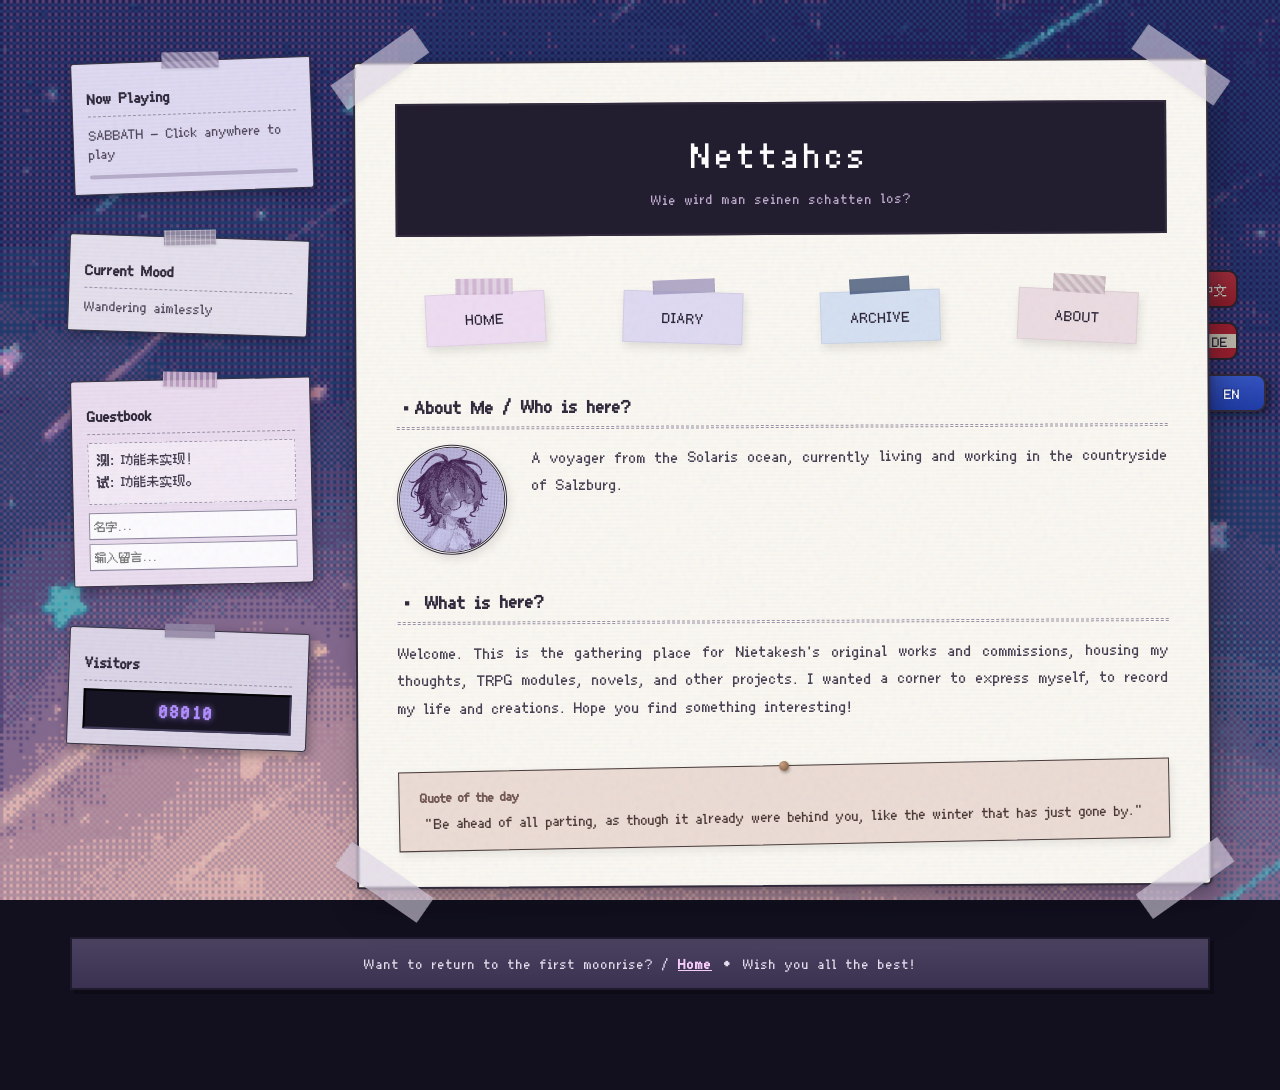
==== index.html @ 8c7f9f80 "修正部分注释和文案" ====
<!DOCTYPE html>
<html lang="zh-CN">
<head>
    <meta charset="UTF-8">
    <meta name="viewport" content="width=device-width, initial-scale=1.0">
    <title>涅塔克什</title>
    <link rel="stylesheet" href="style.css">
</head>
<body>

    <div class="canvas">

        <div class="scrapbook-container">

            <aside class="sidebar-widgets">

                <div class="widget-wrapper widget-music" onclick="togglePlayMusic()" style="cursor: pointer;">
                    <div class="widget-content">
                        <div class="widget-header">
                            <span class="zh">当前播放</span>
                            <span class="de">Aktuelle Wiedergabe</span>
                            <span class="en">Now Playing</span>
                        </div>
                        <hr class="pixel-line-sm">
                        <p class="widget-body" id="music-title">
                            <span class="zh">SABBATH - 点击任意位置播放</span>
                            <span class="de">SABBATH - Irgendwo klicken zum Abspielen</span>
                            <span class="en">SABBATH - Click anywhere to play</span>
                        </p>
                        <div class="music-progress">
                            <div class="progress-bar" id="music-bar" style="width: 0%;"></div>
                        </div>
                    </div>

                    <audio id="bgm-player" autoplay loop src="https://files.catbox.moe/u948f0.mp3" muted preload="auto"></audio>
                </div>

                <div class="widget-wrapper widget-mood">
                    <div class="widget-content">
                        <div class="widget-header">
                            <span class="zh">当前心情</span>
                            <span class="de">Aktuelle Stimmung</span>
                            <span class="en">Current Mood</span>
                        </div>
                        <hr class="pixel-line-sm">
                        <p class="widget-body">
                            <span class="zh">漫无目的地游荡</span>
                            <span class="de">Ziellos umherwandern</span>
                            <span class="en">Wandering aimlessly</span>
                        </p>
                    </div>
                </div>

                <div class="widget-wrapper widget-guestbook">
                    <div class="widget-content">
                        <div class="widget-header">
                            <span class="zh">访客留言</span>
                            <span class="de">Gästebuch</span>
                            <span class="en">Guestbook</span>
                        </div>
                        <hr class="pixel-line-sm">
                        <div class="chatbox-preview">
                            <div class="chat-msg"><strong>测:</strong> 功能未实现！</div>
                            <div class="chat-msg"><strong>试:</strong> 功能未实现。</div>
                        </div>
                        <form class="chat-form" onsubmit="return false;">
                            <input type="text" placeholder="名字..." class="chat-input-name">
                            <input type="text" placeholder="输入留言..." class="chat-input-text">
                        </form>
                    </div>
                </div>

                <div class="widget-wrapper widget-counter">
                    <div class="widget-content">
                        <div class="widget-header">
                            <span class="zh">访客数量</span>
                            <span class="de">Besucherzahl</span>
                            <span class="en">Visitors</span>
                        </div>
                        <hr class="pixel-line-sm">
                        <div class="visitor-counter">08010</div>
                    </div>
                </div>

            </aside>

            <main class="scrapbook-card">

                <div class="tape tape-top-left"></div>
                <div class="tape tape-top-right"></div>
                <div class="tape tape-bottom-left"></div>
                <div class="tape tape-bottom-right"></div>

                <div class="header-box">
                    <h1 class="zh">涅塔克什</h1>
                    <p class="subtitle zh">何日桑田俱变了，不叫伊水向东流？</p>

                    <h1 class="de">Nettahcs</h1>
                    <p class="subtitle de">Wie wird man seinen schatten los?</p>

                    <h1 class="en">Nettahcs</h1>
                    <p class="subtitle en">Wie wird man seinen schatten los?</p>
                </div>

                <nav class="nav-bar-sticky">
                    <div class="sticky-note-wrapper note-purple-light">
                        <div class="note-content">
                            <a href="#" class="sticky-note">
                                <span class="zh">首页</span>
                                <span class="de">STARTSEITE</span>
                                <span class="en">HOME</span>
                            </a>
                        </div>
                    </div>
                    <div class="sticky-note-wrapper note-purple-mid">
                        <div class="note-content">
                            <a href="#" class="sticky-note">
                                <span class="zh">随笔</span>
                                <span class="de">TAGEBUCH</span>
                                <span class="en">DIARY</span>
                            </a>
                        </div>
                    </div>
                    <div class="sticky-note-wrapper note-purple-blue">
                        <div class="note-content">
                            <a href="#" class="sticky-note">
                                <span class="zh">创作物</span>
                                <span class="de">ARCHIV</span>
                                <span class="en">ARCHIVE</span>
                            </a>
                        </div>
                    </div>
                    <div class="sticky-note-wrapper note-purple-pink">
                        <div class="note-content">
                            <a href="#" class="sticky-note">
                                <span class="zh">关于</span>
                                <span class="de">ÜBER MICH</span>
                                <span class="en">ABOUT</span>
                            </a>
                        </div>
                    </div>
                </nav>

                <section class="content-section">
                    <h2 class="section-title">
                        <span class="zh">·关于我 / Who is here?</span>
                        <span class="de">·Über mich / Wer ist hier?</span>
                        <span class="en">·About Me / Who is here?</span>
                    </h2>
                    <hr class="pixel-line">
                    <div class="intro-container">
                        <img src="images/avatar1.png" class="profile-avatar" alt="涅塔克什">
                        <p class="intro-text">
                            <span class="zh">来自索拉里斯海洋的旅行者，目前居住在萨尔茨堡的乡下工作。</span>
                            <span class="de">Ein Reisender aus dem Solaris-Ozean, der derzeit auf dem Land in Salzburg lebt und arbeitet.</span>
                            <span class="en">A voyager from the Solaris ocean, currently living and working in the countryside of Salzburg.</span>
                        </p>
                    </div>
                </section>

                <section class="content-section">
                    <h2 class="section-title">
                        <span class="zh">·这是哪 / What is this?</span>
                        <span class="de">· Was ist hier?</span>
                        <span class="en">· What is here?</span>
                    </h2>
                    <hr class="pixel-line">
                    <p class="body-text">
                        <span class="zh">欢迎光临，这是涅塔克什的原创作品、约稿的收集地，存放着我的一些随想、trpg模组、小说和一些其他的项目。我想要一个能够表达自己的角落，用来记录我的生活和创作。希望你们能找到些有趣的东西！</span>
                        <span class="de">Willkommen. Dies ist die Sammelstelle für Nietakeshs Originalwerke und Auftragsarbeiten, in der meine Gedanken, TRPG-Module, Romane und andere Projekte untergebracht sind. Ich wollte eine Ecke, um mich auszudrücken, um mein Leben und meine Kreationen festzuhalten. Hoffentlich finden Sie etwas Interessantes!</span>
                        <span class="en">Welcome. This is the gathering place for Nietakesh's original works and commissions, housing my thoughts, TRPG modules, novels, and other projects. I wanted a corner to express myself, to record my life and creations. Hope you find something interesting!</span>
                    </p>
                </section>

                <div class="quote-paper">
                    <span class="quote-title">
                        <span class="zh">每日一句 </span>
                        <span class="de">Zitat des Tages </span>
                        <span class="en">Quote of the day</span>
                    </span>
                    <p class="quote-text">
                        <span class="zh">“你当领先一切离别，仿佛它们都在你身后，就像刚刚逝去的冬天”</span>
                        <span class="de">"Sei allem Abschied voran, als wäre er hinter dir, wie der Winter, der eben vergeht."</span>
                        <span class="en">"Be ahead of all parting, as though it already were behind you, like the winter that has just gone by."</span>
                    </p>
                </div>

            </main>

            <div class="lang-bookmarks-container">
                <button class="lang-bookmark-btn btn-zh" data-lang="zh">中文</button>
                <button class="lang-bookmark-btn btn-de" data-lang="de">DE</button>
                <button class="lang-bookmark-btn btn-en" data-lang="en">EN</button>
            </div>

        </div>

        <footer class="global-footer">
            <p>
                <span class="zh">想要回到第一次月出吗？ / <a href="#" class="footer-link">返回顶部</a> • 祝你一切顺利！</span>
                <span class="de">Möchten Sie zum ersten Mondaufgang zurückkehren? / <a href="#" class="footer-link">Startseite</a> • Alles Gute für Sie!</span>
                <span class="en">Want to return to the first moonrise? / <a href="#" class="footer-link">Home</a> • Wish you all the best!</span>
            </p>
        </footer>

    </div>

    <script>
        window.pageTitles = {
            'zh': '涅塔克什 | 首页',
            'de': 'Nettahcs | Startseite',
            'en': 'Nettahcs | Home'
        };

        // 自动化控制机制
        const bgm = document.getElementById('bgm-player');
        const musicTitle = document.getElementById('music-title');
        const progressBar = document.getElementById('music-bar');

        // 1. 全局监听：访客进入小站点击网页任意位置，解除静音
        document.addEventListener('click', function () {
            if (bgm && bgm.muted) {
                bgm.muted = false;
                bgm.play().then(() => {
                    updateBgmText(true);
                }).catch(err => console.log("播放被拦截重试:", err));
            }
        }, { once: true }); // once: true 保证该解锁行为只在第一次点击触发

        // 2. 实时刷新紫色进度条的宽度
        if (bgm) {
            bgm.addEventListener('timeupdate', function () {
                if (bgm.duration) {
                    const percentage = (bgm.currentTime / bgm.duration) * 100;
                    if (progressBar) progressBar.style.width = percentage + '%';
                }
            });
        }

        // 3. 手动点击音乐小挂件：支持暂停与恢复播放
        function togglePlayMusic() {
            if (!bgm) return;
            if (bgm.muted) bgm.muted = false; // 如果首次点击的是挂件本身，直接解锁静音

            if (!bgm.paused) {
                bgm.pause();
                updateBgmText(false);
            } else {
                bgm.play().then(() => {
                    updateBgmText(true);
                });
            }
        }

        // 4. 更新文字状态并触发多语言重新检测
        function updateBgmText(isAudioPlaying) {
            if (!musicTitle) return;
            if (isAudioPlaying) {
                musicTitle.innerHTML = `
                        <span class="zh">SABBATH - 正在播放</span>
                        <span class="de">SABBATH - Wird gespielt</span>
                        <span class="en">SABBATH - Now Playing</span>
                    `;
            } else {
                musicTitle.innerHTML = `
                        <span class="zh">音乐已暂停</span>
                        <span class="de">Musik pausiert</span>
                        <span class="en">Music Paused</span>
                    `;
            }
            // 让多语言脚本刷新当前节点的显示隐藏状态
            if (typeof toggleLanguage === 'function') {
                const currentLang = document.documentElement.lang || 'zh';
                toggleLanguage(currentLang);
            }
        }
    </script>

    <script src="lang-switch.js"></script>
</body>
</html>
---- style.css ----
/* ==========================================
   本地像素字体精准引入 (分包合并)
   ========================================== */

/* 1. 先引入西文字体包（负责英文、德文、数字以及西文标点） */
@font-face {
    font-family: 'MyPixelFont';
    src: url('fonts/fusion-pixel-10px-proportional-latin.otf.woff2') format('woff2');
    font-weight: normal;
    font-style: normal;
}

/* 2. 再引入中文包（负责汉字、中文全角标点） */
@font-face {
    font-family: 'MyPixelFont';
    src: url('fonts/fusion-pixel-10px-proportional-zh_hans.otf.woff2') format('woff2');
    font-weight: normal;
    font-style: normal;
}

/* 3. 统一全局后备字体链 */
* {
    margin: 0;
    padding: 0;
    box-sizing: border-box;
    font-family: 'MyPixelFont', "Courier New", Courier, "SimSun", "宋体", monospace;
}

/* ==========================================
   1. 基础全局样式设置
   ========================================== */

body, html {
    width: 100%;
    min-height: 100vh;
    background-color: #12101f;
}

/* ==========================================
   2. 背景与大容器设置
   ========================================== */
.canvas {
    width: 100%;
    min-height: 100vh;
    padding: 60px 20px 100px 20px;
    display: flex;
    flex-direction: column;
    justify-content: flex-start;
    align-items: center;
    background-image: url('images/1.png');
    background-size: cover;
    background-attachment: fixed;
    position: relative;
}

/* ==========================================
   3. 双栏网格布局
   ========================================== */
.scrapbook-container {
    width: 100%;
    max-width: 1140px;
    display: grid;
    grid-template-columns: 240px 1fr;
    gap: 45px;
    align-items: flex-start;
    margin-bottom: 50px;
    position: relative;
}

/* ==========================================
   4. 左侧侧边栏
   ========================================== */
.sidebar-widgets {
    display: flex;
    flex-direction: column;
    gap: 45px;
}

.widget-wrapper {
    display: block;
    position: relative;
    background: transparent !important;
    z-index: 1;
}

.widget-content {
    position: relative;
    padding: 24px 15px 15px 15px;
    border: 1px solid #363241;
    border-radius: 3px 2px 4px 2px;
    background-image: linear-gradient(rgba(0, 0, 0, 0.01) 50%, transparent 50%);
    background-size: 100% 4px;
    box-shadow: 2px 4px 12px rgba(18, 15, 30, 0.4);
    transition: transform 0.2s cubic-bezier(0.25, 0.8, 0.25, 1);
    transform-origin: top center;
}

.widget-wrapper:hover {
    z-index: 5;
}

    .widget-wrapper:hover .widget-content {
        transform: translateY(-6px) scale(1.03) rotate(0deg);
        box-shadow: 4px 14px 28px rgba(18, 15, 30, 0.5);
    }

/* 音乐播放器 */
.widget-music .widget-content {
    background-color: #dfdaf2;
    transform: rotate(-2deg);
}

    .widget-music .widget-content::before {
        content: "";
        position: absolute;
        top: -9px;
        left: 50%;
        transform: translateX(-50%) rotate(1deg);
        width: 55px;
        height: 16px;
        background-color: rgba(144, 131, 168, 0.85);
        background-image: linear-gradient(45deg, rgba(255,255,255,0.3) 25%, transparent 25%, transparent 50%, rgba(255,255,255,0.3) 50%, rgba(255,255,255,0.3) 75%, transparent 75%, transparent);
        background-size: 8px 8px;
        border-left: 1px dashed rgba(0,0,0,0.08);
        border-right: 1px dashed rgba(0,0,0,0.08);
        box-shadow: 0 1px 3px rgba(0,0,0,0.1);
        z-index: 10;
    }

/* 今日心情 */
.widget-mood .widget-content {
    background-color: #e5e0ed;
    transform: rotate(1.8deg);
}

    .widget-mood .widget-content::before {
        content: "";
        position: absolute;
        top: -8px;
        left: 50%;
        transform: translateX(-50%) rotate(-3deg);
        width: 50px;
        height: 15px;
        background-color: rgba(158, 149, 171, 0.85);
        background-image: linear-gradient(rgba(255,255,255,0.3) 1px, transparent 1px), linear-gradient(90deg, rgba(255,255,255,0.3) 1px, transparent 1px);
        background-size: 5px 5px;
        border-left: 1px dashed rgba(0,0,0,0.08);
        border-right: 1px dashed rgba(0,0,0,0.08);
        box-shadow: 0 1px 3px rgba(0,0,0,0.1);
        z-index: 10;
    }

/* 留言板 */
.widget-guestbook .widget-content {
    background-color: #ebdef0;
    transform: rotate(-1.2deg);
}

    .widget-guestbook .widget-content::before {
        content: "";
        position: absolute;
        top: -8px;
        left: 50%;
        transform: translateX(-50%) rotate(2deg);
        width: 52px;
        height: 15px;
        background-color: rgba(181, 149, 186, 0.85);
        background-image: linear-gradient(90deg, transparent 50%, rgba(255,255,255,0.4) 50%);
        background-size: 6px 100%;
        border-left: 1px dashed rgba(0,0,0,0.08);
        border-right: 1px dashed rgba(0,0,0,0.08);
        box-shadow: 0 1px 3px rgba(0,0,0,0.1);
        z-index: 10;
    }

.chatbox-preview {
    background-color: rgba(255, 255, 255, 0.4);
    border: 1px dashed #9b94a8;
    padding: 8px;
    border-radius: 2px;
    max-height: 90px;
    overflow-y: auto;
}

.chat-msg {
    font-size: 0.8rem;
    line-height: 1.4;
    color: #433d4f;
    margin-bottom: 4px;
}

.chat-form {
    display: flex;
    flex-direction: column;
    gap: 4px;
    margin-top: 8px;
}

.chat-input-name, .chat-input-text {
    width: 100%;
    font-size: 0.75rem;
    padding: 4px;
    border: 1px solid #9188a1;
    background-color: #fcfbfe;
    color: #333;
}

/* 访客计数器 */
.widget-counter .widget-content {
    background-color: #dcd6e8;
    transform: rotate(2deg);
}

    .widget-counter .widget-content::before {
        content: "";
        position: absolute;
        top: -7px;
        left: 50%;
        transform: translateX(-50%) rotate(-1deg);
        width: 48px;
        height: 14px;
        background-color: rgba(147, 136, 166, 0.85);
        border-left: 1px dashed rgba(0,0,0,0.08);
        border-right: 1px dashed rgba(0,0,0,0.08);
        box-shadow: 0 1px 3px rgba(0,0,0,0.1);
        z-index: 10;
    }

.visitor-counter {
    background-color: #171424;
    color: #b28eff;
    font-size: 1.1rem;
    font-weight: bold;
    text-align: center;
    letter-spacing: 2px;
    padding: 6px 0;
    border: 2px inset #403a59;
    text-shadow: 0 0 6px rgba(178, 142, 255, 0.8);
}

/* 侧边栏小排版 */
.widget-header {
    font-size: 0.9rem;
    font-weight: bold;
    color: #312b3d;
    display: flex;
    align-items: center;
    gap: 6px;
    word-break: break-word;
}

.widget-body {
    font-size: 0.85rem;
    color: #51495c;
    margin-top: 5px;
}

.pixel-line-sm {
    border: none;
    border-top: 1px dashed #9c94a8;
    margin: 8px 0;
}

.music-progress {
    width: 100%;
    height: 4px;
    background-color: #b6adca;
    margin-top: 12px;
    border-radius: 2px;
    overflow: hidden;
}

.progress-bar {
    width: 40%;
    height: 100%;
    background-color: #51446b;
}

/* ==========================================
   5. 主内容区卡片设计
   ========================================== */
.scrapbook-card {
    width: 100%;
    background-color: #faf8f2;
    background-image: linear-gradient(rgba(141, 126, 171, 0.02) 50%, transparent 50%);
    background-size: 100% 4px;
    border: 2px solid #312b3d;
    border-radius: 4px 3px 5px 2px;
    padding: 40px;
    position: relative;
    transform: rotate(-0.3deg);
    box-shadow: 2px 2px 0px rgba(45, 43, 56, 0.1), 4px 8px 16px rgba(28, 25, 43, 0.25), 10px 20px 40px rgba(0, 0, 0, 0.2);
    z-index: 20;
}

/* 明确胶带与头像的图像渲染模式，防止被上级继承污染 */
.tape, .profile-avatar {
    image-rendering: auto !important;
}

.tape {
    position: absolute;
    width: 100px;
    height: 30px;
    background-color: rgba(220, 212, 230, 0.6);
    backdrop-filter: blur(1px);
    border-left: 1px dashed rgba(0,0,0,0.1);
    border-right: 1px dashed rgba(0,0,0,0.1);
    box-shadow: 0 2px 5px rgba(0,0,0,0.05);
    z-index: 22;
}

.tape-top-left {
    top: -10px;
    left: -25px;
    transform: rotate(-35deg);
}

.tape-top-right {
    top: -10px;
    right: -25px;
    transform: rotate(35deg);
}

.tape-bottom-left {
    bottom: -10px;
    left: -25px;
    transform: rotate(35deg);
}

.tape-bottom-right {
    bottom: -10px;
    right: -25px;
    transform: rotate(-35deg);
}

.header-box {
    background-color: #231d30;
    color: #ffffff;
    padding: 25px 20px;
    text-align: center;
    border: 2px solid #312b3d;
    margin-bottom: 25px;
}

    .header-box h1 {
        font-size: 2.2rem;
        letter-spacing: 4px;
        margin-bottom: 10px;
        font-weight: normal;
    }

    .header-box .subtitle {
        font-size: 0.85rem;
        color: #bfaecf;
        letter-spacing: 1px;
    }

/* ==========================================
   6. 便利贴导航栏
   ========================================== */
.nav-bar-sticky {
    display: flex;
    justify-content: space-around;
    align-items: flex-start;
    gap: 20px;
    margin: 30px 0 40px 0;
    padding: 10px 0;
    background: transparent;
}

.sticky-note-wrapper {
    display: inline-block;
    background: transparent !important;
}

.note-content {
    position: relative;
    padding-top: 16px;
    background: transparent !important;
    transition: transform 0.2s cubic-bezier(0.25, 0.8, 0.25, 1);
}

.sticky-note {
    display: block;
    width: 120px;
    padding: 15px 0px;
    font-size: 0.9rem;
    font-weight: normal;
    text-decoration: none;
    text-align: center;
    color: #2d2638;
    border: 1px solid rgba(0, 0, 0, 0.06);
    box-shadow: 2px 5px 10px rgba(0, 0, 0, 0.1);
    transition: box-shadow 0.2s ease;
}

/* 胶带定位 */
.note-purple-light .note-content {
    transform: rotate(-2.5deg);
}

.note-purple-light .sticky-note {
    background-color: #eeddf2;
}

.note-purple-light .note-content::before {
    content: "";
    position: absolute;
    top: 2px;
    left: 50%;
    transform: translateX(-50%) rotate(2deg);
    width: 55px;
    height: 16px;
    background-color: rgba(199, 169, 204, 0.8);
    background-image: linear-gradient(90deg, transparent 50%, rgba(255,255,255,0.4) 50%);
    background-size: 8px 100%;
    border-left: 1px dashed rgba(0,0,0,0.08);
    border-right: 1px dashed rgba(0,0,0,0.08);
    z-index: 2;
}

.note-purple-mid .note-content {
    transform: rotate(2deg);
}

.note-purple-mid .sticky-note {
    background-color: #dfdaf2;
}

.note-purple-mid .note-content::before {
    content: "";
    position: absolute;
    top: 4px;
    left: 50%;
    transform: translateX(-50%) rotate(-4deg);
    width: 60px;
    height: 14px;
    background-color: rgba(162, 153, 191, 0.8);
    border-left: 1px dashed rgba(0,0,0,0.08);
    border-right: 1px dashed rgba(0,0,0,0.08);
    z-index: 2;
}

.note-purple-blue .note-content {
    transform: rotate(-1.5deg);
}

.note-purple-blue .sticky-note {
    background-color: #d5e0f2;
}

.note-purple-blue .note-content::before {
    content: "";
    position: absolute;
    top: 3px;
    left: 50%;
    transform: translateX(-50%) rotate(-2deg);
    width: 58px;
    height: 15px;
    background-color: rgba(56, 75, 112, 0.75);
    background-image: radial-gradient(rgba(255, 255, 255, 0.7) 10%, transparent 12%), radial-gradient(rgba(255, 255, 255, 0.6) 10%, transparent 12%);
    background-size: 8px 8px;
    background-position: 0 0, 4px 4px;
    border-left: 1px dashed rgba(0, 10, 0, 0.1);
    border-right: 1px dashed rgba(0, 0, 0, 0.1);
    z-index: 2;
}

.note-purple-pink .note-content {
    transform: rotate(3deg);
}

.note-purple-pink .sticky-note {
    background-color: #ebdce2;
}

.note-purple-pink .note-content::before {
    content: "";
    position: absolute;
    top: 1px;
    left: 50%;
    transform: translateX(-50%) rotate(1deg);
    width: 50px;
    height: 18px;
    background-color: rgba(189, 164, 175, 0.75);
    background-image: linear-gradient(45deg, rgba(255,255,255,0.3) 25%, transparent 25%, transparent 50%, rgba(255,255,255,0.4) 50%, rgba(255,255,255,0.3) 75%, transparent 75%, transparent);
    background-size: 10px 10px;
    border-left: 1px dashed rgba(0,0,0,0.08);
    border-right: 1px dashed rgba(0,0,0,0.08);
    z-index: 2;
}

.sticky-note-wrapper:hover .note-content {
    transform: translateY(-6px) scale(1.03) rotate(0deg);
    z-index: 10;
}

.sticky-note-wrapper:hover .sticky-note {
    box-shadow: 4px 12px 24px rgba(45, 43, 56, 0.18);
}

/* ==========================================
   7. 内部元素与自定义头像设计
   ========================================== */
.content-section {
    margin-bottom: 35px;
}

.section-title {
    font-size: 1.1rem;
    color: #312b3d;
    margin-bottom: 8px;
    font-weight: bold;
}

.pixel-line {
    border: none;
    border-top: 1px dashed #9c94a8;
    border-bottom: 1px dashed #9c94a8;
    height: 3px;
    margin-bottom: 15px;
}

.intro-container {
    display: flex !important;
    flex-direction: row !important;
    align-items: flex-start !important;
    text-align: left !important;
    gap: 25px !important;
    width: 100%;
}

.profile-avatar {
    width: 110px !important;
    height: 110px !important;
    object-fit: cover;
    border-radius: 50%;
    border: 3px double #312b3d;
    box-shadow: 2px 4px 10px rgba(49, 43, 61, 0.12);
    flex-shrink: 0 !important;
    transform: rotate(-2deg);
    transition: transform 0.3s cubic-bezier(0.25, 0.8, 0.25, 1);
    image-rendering: auto !important;
}

    .profile-avatar:hover {
        transform: rotate(0deg) scale(1.05);
        box-shadow: 4px 8px 16px rgba(49, 43, 61, 0.18);
    }

.intro-text, .body-text {
    font-size: 0.95rem;
    line-height: 1.8;
    color: #463f52;
    text-align: justify;
    margin: 0 !important;
}

.highlight-link {
    color: #576d8c;
    border-bottom: 1px dashed #576d8c;
    cursor: pointer;
}

/* 黄色便签纸 */
.quote-paper {
    background-color: #ebdcd5;
    border: 1px solid #4a3e3d;
    padding: 16px 20px;
    margin-top: 45px;
    transform: rotate(-0.8deg);
    position: relative;
    box-shadow: 2px 4px 10px rgba(0, 0, 0, 0.08);
}

    .quote-paper::before {
        content: "";
        position: absolute;
        top: -5px;
        left: 50%;
        transform: translateX(-50%);
        width: 10px;
        height: 10px;
        background: radial-gradient(circle at 3px 3px, #cca385, #735137);
        border-radius: 50%;
        box-shadow: 1px 2px 3px rgba(0,0,0,0.3);
        z-index: 2;
    }

.quote-title {
    font-size: 0.8rem;
    font-weight: bold;
    color: #735956;
    display: block;
    margin-bottom: 6px;
}

.quote-text {
    font-size: 0.9rem;
    color: #4a3836;
    font-style: normal;
    text-align: center;
    line-height: 1.5;
}

/* ==========================================
   8. 底部横栏
   ========================================== */
.global-footer {
    width: 100%;
    max-width: 1140px;
    background-color: #3b3252;
    color: #e3dded;
    border: 2px solid #201a2e;
    padding: 15px 20px;
    text-align: center;
    font-size: 0.85rem;
    letter-spacing: 1px;
    box-shadow: 4px 4px 0px rgba(0, 0, 0, 0.3);
    background-image: linear-gradient(180deg, rgba(255,255,255,0.08) 0%, transparent 100%);
    margin-top: auto;
}

.footer-link {
    color: #f5cbf7;
    font-weight: bold;
    text-decoration: underline;
}

    .footer-link:hover {
        color: #ffffff;
    }

/* ==========================================
   9. 全局网页噪点滤镜与三语核心隐藏基类
   ========================================== */
body::before {
    content: "";
    position: fixed;
    top: 0;
    left: 0;
    width: 100vw;
    height: 100vh;
    background-image: url("data:image/svg+xml,%3Csvg viewBox='0 0 200 200' xmlns='http://www.w3.org/2000/svg'%3E%3Cfilter id='n'%3E%3CfeTurbulence type='fractalNoise' baseFrequency='0.75' numOctaves='3' stitchTiles='stitch'/%3E%3C/filter%3E%3Crect width='100%25' height='100%25' filter='url(%23n)'/%3E%3C/svg%3E");
    background-repeat: repeat;
    opacity: 0.06;
    mix-blend-mode: multiply;
    pointer-events: none;
    z-index: 9999;
}

.zh {
    display: revert !important;
}

.de {
    display: none !important;
}

.en {
    display: none !important;
}

.lang-de .zh {
    display: none !important;
}

.lang-de .de {
    display: revert !important;
}

.lang-de .en {
    display: none !important;
}

.lang-en .zh {
    display: none !important;
}

.lang-en .de {
    display: none !important;
}

.lang-en .en {
    display: revert !important;
}

/* ==========================================
   10. 💻 电脑端多语言侧边物理标签悬浮默认样式
   ========================================== */
.lang-bookmarks-container {
    position: absolute;
    top: 210px;
    right: -24px;
    display: flex;
    flex-direction: column;
    gap: 14px;
    z-index: 10;
}

.lang-bookmark-btn {
    position: relative;
    box-sizing: border-box;
    display: flex;
    align-items: center;
    justify-content: flex-end;
    padding-right: 8px;
    padding-left: 0;
    width: 60px;
    height: 38px;
    font-family: inherit;
    font-size: 0.85rem;
    font-weight: normal;
    color: #ffffff;
    cursor: pointer;
    border-top: 2px solid #312b3d !important;
    border-right: 2px solid #312b3d !important;
    border-bottom: 2px solid #312b3d !important;
    border-left: none !important;
    border-radius: 0 10px 10px 0;
    background-image: linear-gradient(90deg, rgba(0, 0, 0, 0.25) 0%, rgba(0, 0, 0, 0) 25%), linear-gradient(to bottom, rgba(255, 255, 255, 0.08), rgba(0, 0, 0, 0.1)), url("data:image/svg+xml,%3Csvg viewBox='0 0 100 100' xmlns='http://www.w3.org/2000/svg'%3E%3Cfilter id='paper'%3E%3CfeTurbulence type='fractalNoise' baseFrequency='0.85' numOctaves='2' stitchTiles='stitch'/%3E%3C/filter%3E%3Crect width='100%25' height='100%25' filter='url(%23paper)' opacity='0.04'/%3E%3C/svg%3E");
    background-blend-mode: multiply, normal, overlay;
    transform: translateX(10px);
    filter: brightness(0.78) sepia(8%);
    transition: transform 0.28s cubic-bezier(0.25, 1.1, 0.5, 1), filter 0.2s ease, width 0.28s cubic-bezier(0.25, 1.1, 0.5, 1), padding 0.23s ease;
}

.btn-zh {
    background-color: #cc223a !important;
    text-shadow: -1px -1px 0px rgba(0, 0, 0, 0.3);
}

.btn-de {
    background: linear-gradient(to bottom, #cc223a 0%, #cc223a 30%, #ede9dc 30%, #ede9dc 70%, #cc223a 70%, #cc223a 100%) !important;
    color: #312b3d !important;
    text-shadow: 1px 1px 0px rgba(255, 255, 255, 0.8);
}

.btn-en {
    background-color: #2242b6 !important;
    text-shadow: -1px -1px 0px rgba(0, 0, 0, 0.3);
}

.lang-bookmark-btn:hover {
    filter: brightness(0.88) sepia(4%);
    transform: translateX(20px);
    justify-content: center;
    padding-right: 0;
}

.lang-bookmark-btn.active {
    filter: brightness(1.02) sepia(0%) !important;
    transform: translateX(32px) !important;
    width: 66px !important;
    justify-content: center !important;
    padding-right: 0 !important;
    box-shadow: 4px 3px 10px rgba(0, 0, 0, 0.4), 1px 1px 2px rgba(0, 0, 0, 0.2);
    z-index: 15;
}

/* ==========================================
    11. 移动端响应式终极适配（900px以下拦截）
   ========================================== */
@media screen and (max-width: 900px) {
    /* 铺底流画布 */
    .canvas {
        padding: 10px;
        height: auto;
        min-height: 100vh;
        display: block;
    }

    /* 容器坍塌为单列垂直流 */
    .scrapbook-container {
        display: flex;
        flex-direction: column;
        align-items: center;
        gap: 25px;
        width: 100%;
        max-width: 100%;
        margin: 0 auto;
    }

    /* 侧边挂件横铺折行 */
    .sidebar-widgets {
        width: 100%;
        max-width: 450px;
        display: flex;
        flex-direction: row;
        flex-wrap: wrap;
        justify-content: center;
        gap: 15px;
    }

    .widget-wrapper {
        flex: 1;
        min-width: 200px;
    }

    /* 音乐组件溢出预防 */
    .widget-music .player-iframe-container {
        width: 100%;
        overflow-x: auto;
    }

    /* 主日记卡片：缩小间距，开启相对定位锚定语言书签 */
    .scrapbook-card {
        width: 100%;
        max-width: 450px;
        padding: 25px 15px;
        box-sizing: border-box;
        position: relative; /* 🔒 锁死移动端多语言书签的绝对坐标系 */
    }

    /* 胶带微缩 */
    .tape {
        display: block !important; /* 恢复显示，小巧贴边更精致 */
        transform: scale(0.65);
    }

    .tape-top-left {
        top: -14px;
        left: -20px;
    }

    .tape-top-right {
        top: -14px;
        right: -20px;
    }

    .tape-bottom-left {
        bottom: -14px;
        left: -20px;
    }

    .tape-bottom-right {
        bottom: -14px;
        right: -20px;
    }

    /* 导航栏便签转为 2x2 网格 */
    .nav-bar-sticky {
        display: grid;
        grid-template-columns: repeat(2, 1fr);
        gap: 12px;
        margin: 15px 0 25px 0;
        width: 100%;
    }

    .sticky-note-wrapper {
        transform: none !important;
        margin: 0 !important;
    }

    .sticky-note {
        width: 100%;
    }

    /* ==========================================
       移动端多语言书签：强制贴合主板块右边缘
       ========================================== */
    .lang-bookmarks-container {
        position: absolute;
        right: 0px !important; /* 紧咬主卡片右边缘线 */
        top: 140px !important; /* 精准降落至主标题下方空位 */
        left: auto !important;
        bottom: auto !important;
        display: flex !important;
        flex-direction: column !important;
        gap: 6px !important;
        z-index: 99;
        margin: 0 !important;
    }

    .lang-bookmark-btn {
        transform: none !important; /* 清除电脑端的倾斜角度 */
        border-radius: 4px 0 0 4px !important; /* 只有左侧做圆角，右侧紧嵌入卡片 */
        border-top: 1px solid rgba(0,0,0,0.2) !important;
        border-left: 1px solid rgba(0,0,0,0.2) !important;
        border-bottom: 1px solid rgba(0,0,0,0.2) !important;
        border-right: none !important; /* 右侧贴死无边框 */

        width: 36px !important; /* 完美贴合的小长度 */
        height: 24px !important;
        /* 文本完美像素级居中 */
        display: flex !important;
        align-items: center !important;
        justify-content: center !important;
        padding: 0 !important;
        font-size: 10px !important;
        box-shadow: -1px 1px 0px rgba(0,0,0,0.12) !important;
        transition: transform 0.2s ease, width 0.15s ease !important;
    }

    .btn-zh {
        writing-mode: horizontal-tb !important; /* 强制移动端中文水平显示 */
        letter-spacing: 0 !important;
    }

    /* 🏷️ 移动端点击激活状态：改变位移方向（向左伸出弹射） */
    .lang-bookmark-btn.active {
        width: 42px !important; /* 伸长突出 */
        transform: translateX(-4px) !important; /* 向左位移爆发出选中感 */
        justify-content: center !important;
        padding-right: 0 !important;
        box-shadow: -2px 2px 4px rgba(0,0,0,0.2) !important;
    }
}

/* ==========================================
   📱 12. 极窄手机屏（600px以下独立解耦）
   ========================================== */
@media screen and (max-width: 600px) {
    /* 只有在小手机屏幕上，自述卡片才允许坍塌居中，绝不污染PC端 */
    .intro-container {
        flex-direction: column !important;
        align-items: center !important;
        text-align: center !important;
        gap: 15px !important;
    }

    .profile-avatar {
        width: 85px !important;
        height: 85px !important;
        transform: rotate(0deg) !important;
    }
}
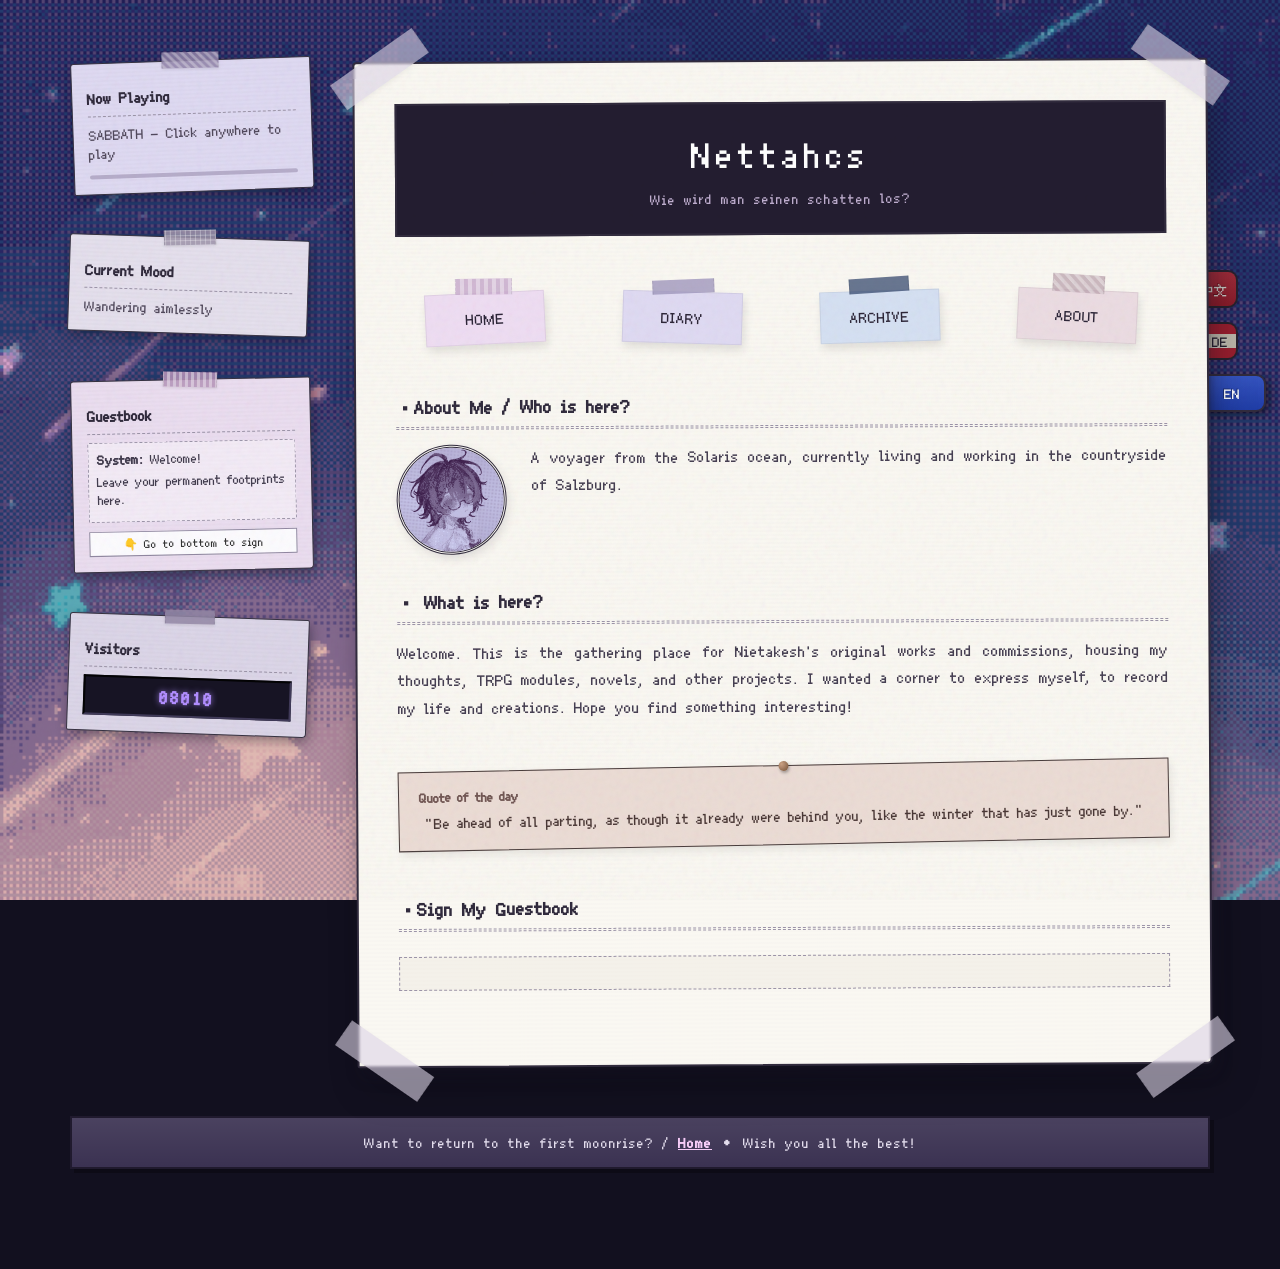
==== commit ce8895c6: "Sync local files" ====
--- a/index.html
+++ b/index.html
@@ -60,13 +60,20 @@
                         </div>
                         <hr class="pixel-line-sm">
                         <div class="chatbox-preview">
-                            <div class="chat-msg"><strong>测:</strong> 功能未实现！</div>
-                            <div class="chat-msg"><strong>试:</strong> 功能未实现。</div>
-                        </div>
-                        <form class="chat-form" onsubmit="return false;">
-                            <input type="text" placeholder="名字..." class="chat-input-name">
-                            <input type="text" placeholder="输入留言..." class="chat-input-text">
-                        </form>
+                            <div class="chat-msg"><strong>System:</strong> Welcome!</div>
+                            <div class="chat-msg">
+                                <span class="zh">在这里留下你永久的足迹吧。</span>
+                                <span class="de">Hinterlasse hier deine Spuren.</span>
+                                <span class="en">Leave your permanent footprints here.</span>
+                            </div>
+                        </div>
+                        <a href="#guestbook-section" style="text-decoration: none; margin-top: 8px; display: block;">
+                            <button type="button" class="chat-input-text" style="width: 100%; text-align: center; cursor: pointer; background: #fcfbfe; border: 1px solid #9188a1; padding: 4px 0; font-family: inherit; font-size: 11px;">
+                                <span class="zh">👇 前往卡片底部签到</span>
+                                <span class="de">👇 Zum Gästebuch nach unten</span>
+                                <span class="en">👇 Go to bottom to sign</span>
+                            </button>
+                        </a>
                     </div>
                 </div>
 
@@ -185,6 +192,17 @@
                     </p>
                 </div>
 
+                <section class="content-section" id="guestbook-section" style="margin-top: 50px;">
+                    <h2 class="section-title">
+                        <span class="zh">·留下痕迹 / Guestbook</span>
+                        <span class="de">·Ins Gästebuch eintragen</span>
+                        <span class="en">·Sign My Guestbook</span>
+                    </h2>
+                    <hr class="pixel-line">
+
+                    <div class="giscus"></div>
+                </section>
+
             </main>
 
             <div class="lang-bookmarks-container">
@@ -206,76 +224,93 @@
     </div>
 
     <script>
+        // 页面专属标题配置
         window.pageTitles = {
             'zh': '涅塔克什 | 首页',
             'de': 'Nettahcs | Startseite',
             'en': 'Nettahcs | Home'
         };
 
-        // 自动化控制机制
-        const bgm = document.getElementById('bgm-player');
-        const musicTitle = document.getElementById('music-title');
-        const progressBar = document.getElementById('music-bar');
-
-        // 1. 全局监听：访客进入小站点击网页任意位置，解除静音
-        document.addEventListener('click', function () {
-            if (bgm && bgm.muted) {
-                bgm.muted = false;
-                bgm.play().then(() => {
-                    updateBgmText(true);
-                }).catch(err => console.log("播放被拦截重试:", err));
-            }
-        }, { once: true }); // once: true 保证该解锁行为只在第一次点击触发
-
-        // 2. 实时刷新紫色进度条的宽度
-        if (bgm) {
-            bgm.addEventListener('timeupdate', function () {
-                if (bgm.duration) {
-                    const percentage = (bgm.currentTime / bgm.duration) * 100;
-                    if (progressBar) progressBar.style.width = percentage + '%';
+        document.addEventListener('DOMContentLoaded', () => {
+            const bgm = document.getElementById('bgm-player');
+            const musicTitle = document.getElementById('music-title');
+            const progressBar = document.getElementById('music-bar');
+
+            // 1. 全局监听：访客点击网页任意位置，解除静音
+            document.addEventListener('click', function () {
+                if (bgm && bgm.muted) {
+                    bgm.muted = false;
+                    bgm.play().then(() => {
+                        updateBgmText(true);
+                    }).catch(err => console.log("播放被拦截重试:", err));
                 }
-            });
-        }
-
-        // 3. 手动点击音乐小挂件：支持暂停与恢复播放
-        function togglePlayMusic() {
-            if (!bgm) return;
-            if (bgm.muted) bgm.muted = false; // 如果首次点击的是挂件本身，直接解锁静音
-
-            if (!bgm.paused) {
-                bgm.pause();
-                updateBgmText(false);
-            } else {
-                bgm.play().then(() => {
-                    updateBgmText(true);
+            }, { once: true }); // 保证该解锁行为只在第一次点击触发
+
+            // 2. 实时刷新紫色进度条的宽度
+            if (bgm) {
+                bgm.addEventListener('timeupdate', function () {
+                    if (bgm.duration) {
+                        const percentage = (bgm.currentTime / bgm.duration) * 100;
+                        if (progressBar) progressBar.style.width = percentage + '%';
+                    }
                 });
             }
-        }
-
-        // 4. 更新文字状态并触发多语言重新检测
-        function updateBgmText(isAudioPlaying) {
-            if (!musicTitle) return;
-            if (isAudioPlaying) {
-                musicTitle.innerHTML = `
-                        <span class="zh">SABBATH - 正在播放</span>
-                        <span class="de">SABBATH - Wird gespielt</span>
-                        <span class="en">SABBATH - Now Playing</span>
-                    `;
-            } else {
-                musicTitle.innerHTML = `
-                        <span class="zh">音乐已暂停</span>
-                        <span class="de">Musik pausiert</span>
-                        <span class="en">Music Paused</span>
-                    `;
+
+            // 3. 手动点击音乐小挂件：支持暂停与恢复播放
+            // onclick="togglePlayMusic()" 需全局访问，因此挂载到 window 上
+            window.togglePlayMusic = function () {
+                if (!bgm) return;
+                if (bgm.muted) bgm.muted = false; // 如果首次点击的是挂件本身，直接解锁静音
+
+                if (!bgm.paused) {
+                    bgm.pause();
+                    updateBgmText(false);
+                } else {
+                    bgm.play().then(() => {
+                        updateBgmText(true);
+                    });
+                }
+            };
+
+            // 4. 更新音乐文字状态
+            function updateBgmText(isAudioPlaying) {
+                if (!musicTitle) return;
+                if (isAudioPlaying) {
+                    musicTitle.innerHTML = `
+                                <span class="zh">SABBATH - 正在播放</span>
+                                <span class="de">SABBATH - Wird gespielt</span>
+                                <span class="en">SABBATH - Now Playing</span>
+                            `;
+                } else {
+                    musicTitle.innerHTML = `
+                                <span class="zh">音乐已暂停</span>
+                                <span class="de">Musik pausiert</span>
+                                <span class="en">Music Paused</span>
+                            `;
+                }
             }
-            // 让多语言脚本刷新当前节点的显示隐藏状态
-            if (typeof toggleLanguage === 'function') {
-                const currentLang = document.documentElement.lang || 'zh';
-                toggleLanguage(currentLang);
-            }
-        }
+        });
     </script>
 
     <script src="lang-switch.js"></script>
+
+    <script src="lang-switch.js"></script>
+
+    <script src="https://giscus.app/client.js"
+            data-repo="LizBoom/archiveofother"
+            data-repo-id="R_kgDOSgCjdg"
+            data-category="General"
+            data-category-id="DIC_kwDOSgCjds4C9a9b"
+            data-mapping="pathname"
+            data-strict="0"
+            data-reactions-enabled="1"
+            data-emit-metadata="0"
+            data-input-position="top"
+            data-theme="catppuccin_latte"
+            data-lang="zh-CN"
+            data-loading="lazy"
+            crossorigin="anonymous"
+            async>
+    </script>
 </body>
 </html>
--- a/style.css
+++ b/style.css
@@ -1,8 +1,8 @@
 /* ==========================================
-   本地像素字体精准引入 (分包合并)
-   ========================================== */
-
-/* 1. 先引入西文字体包（负责英文、德文、数字以及西文标点） */
+   像素字体引入 (分包合并)
+   ========================================== */
+
+/* 1. 西文字体包（负责英文、德文、数字以及西文标点） */
 @font-face {
     font-family: 'MyPixelFont';
     src: url('fonts/fusion-pixel-10px-proportional-latin.otf.woff2') format('woff2');
@@ -10,7 +10,7 @@
     font-style: normal;
 }
 
-/* 2. 再引入中文包（负责汉字、中文全角标点） */
+/* 2. 中文包（负责汉字、中文全角标点） */
 @font-face {
     font-family: 'MyPixelFont';
     src: url('fonts/fusion-pixel-10px-proportional-zh_hans.otf.woff2') format('woff2');
@@ -18,7 +18,7 @@
     font-style: normal;
 }
 
-/* 3. 统一全局后备字体链 */
+/* 3. 统一全局 */
 * {
     margin: 0;
     padding: 0;
@@ -295,7 +295,7 @@
 
 /* 明确胶带与头像的图像渲染模式，防止被上级继承污染 */
 .tape, .profile-avatar {
-    image-rendering: auto !important;
+    image-rendering: auto;
 }
 
 .tape {
@@ -523,25 +523,25 @@
 }
 
 .intro-container {
-    display: flex !important;
-    flex-direction: row !important;
-    align-items: flex-start !important;
-    text-align: left !important;
-    gap: 25px !important;
+    display: flex;
+    flex-direction: row;
+    align-items: flex-start;
+    text-align: left;
+    gap: 25px;
     width: 100%;
 }
 
 .profile-avatar {
-    width: 110px !important;
-    height: 110px !important;
+    width: 110px;
+    height: 110px;
     object-fit: cover;
     border-radius: 50%;
     border: 3px double #312b3d;
     box-shadow: 2px 4px 10px rgba(49, 43, 61, 0.12);
-    flex-shrink: 0 !important;
+    flex-shrink: 0;
     transform: rotate(-2deg);
     transition: transform 0.3s cubic-bezier(0.25, 0.8, 0.25, 1);
-    image-rendering: auto !important;
+    image-rendering: auto;
 }
 
     .profile-avatar:hover {
@@ -554,7 +554,7 @@
     line-height: 1.8;
     color: #463f52;
     text-align: justify;
-    margin: 0 !important;
+    margin: 0;
 }
 
 .highlight-link {
@@ -687,7 +687,7 @@
 }
 
 /* ==========================================
-   10. 💻 电脑端多语言侧边物理标签悬浮默认样式
+   10. 侧标签悬浮样式
    ========================================== */
 .lang-bookmarks-container {
     position: absolute;
@@ -760,10 +760,10 @@
 }
 
 /* ==========================================
-    11. 移动端响应式终极适配（900px以下拦截）
+    11. 响应式方案
    ========================================== */
 @media screen and (max-width: 900px) {
-    /* 铺底流画布 */
+    /* 垂直画布 */
     .canvas {
         padding: 10px;
         height: auto;
@@ -771,7 +771,7 @@
         display: block;
     }
 
-    /* 容器坍塌为单列垂直流 */
+    /* 主体瀑布流 */
     .scrapbook-container {
         display: flex;
         flex-direction: column;
@@ -782,64 +782,63 @@
         margin: 0 auto;
     }
 
-    /* 侧边挂件横铺折行 */
-    .sidebar-widgets {
-        width: 100%;
-        max-width: 450px;
-        display: flex;
-        flex-direction: row;
-        flex-wrap: wrap;
-        justify-content: center;
-        gap: 15px;
-    }
-
-    .widget-wrapper {
-        flex: 1;
-        min-width: 200px;
-    }
-
-    /* 音乐组件溢出预防 */
+        /* 折叠小组件 */
+        .scrapbook-container .sidebar-widgets {
+            width: 100%;
+            max-width: 450px;
+            display: flex;
+            flex-direction: row;
+            flex-wrap: wrap;
+            justify-content: center;
+            gap: 15px;
+        }
+
+        .scrapbook-container .widget-wrapper {
+            flex: 1;
+            min-width: 200px;
+        }
+
     .widget-music .player-iframe-container {
         width: 100%;
         overflow-x: auto;
     }
 
-    /* 主日记卡片：缩小间距，开启相对定位锚定语言书签 */
-    .scrapbook-card {
+    /* 主卡片 */
+    .scrapbook-container .scrapbook-card {
         width: 100%;
         max-width: 450px;
         padding: 25px 15px;
         box-sizing: border-box;
-        position: relative; /* 🔒 锁死移动端多语言书签的绝对坐标系 */
-    }
-
-    /* 胶带微缩 */
-    .tape {
-        display: block !important; /* 恢复显示，小巧贴边更精致 */
+        position: relative;
+    }
+
+    /* 胶带 */
+    .scrapbook-container .tape {
+        display: block;
         transform: scale(0.65);
     }
 
-    .tape-top-left {
+    .scrapbook-container .tape-top-left {
         top: -14px;
         left: -20px;
     }
 
-    .tape-top-right {
+    .scrapbook-container .tape-top-right {
         top: -14px;
         right: -20px;
     }
 
-    .tape-bottom-left {
+    .scrapbook-container .tape-bottom-left {
         bottom: -14px;
         left: -20px;
     }
 
-    .tape-bottom-right {
+    .scrapbook-container .tape-bottom-right {
         bottom: -14px;
         right: -20px;
     }
 
-    /* 导航栏便签转为 2x2 网格 */
+    /*  2x2导航栏 */
     .nav-bar-sticky {
         display: grid;
         grid-template-columns: repeat(2, 1fr);
@@ -848,81 +847,94 @@
         width: 100%;
     }
 
-    .sticky-note-wrapper {
-        transform: none !important;
-        margin: 0 !important;
-    }
-
-    .sticky-note {
+    .scrapbook-container .sticky-note-wrapper {
+        transform: none;
+        margin: 0;
+    }
+
+    .scrapbook-container .sticky-note {
         width: 100%;
     }
 
     /* ==========================================
-       移动端多语言书签：强制贴合主板块右边缘
+       响应式语言标签
        ========================================== */
-    .lang-bookmarks-container {
-        position: absolute;
-        right: 0px !important; /* 紧咬主卡片右边缘线 */
-        top: 140px !important; /* 精准降落至主标题下方空位 */
-        left: auto !important;
-        bottom: auto !important;
-        display: flex !important;
-        flex-direction: column !important;
-        gap: 6px !important;
+    .scrapbook-container .lang-bookmarks-container {
+        position: fixed;
+        right: -18px;
+        top: 140px;
+        left: auto;
+        bottom: auto;
+        display: flex;
+        flex-direction: column;
+        gap: 6px;
         z-index: 99;
-        margin: 0 !important;
-    }
-
-    .lang-bookmark-btn {
-        transform: none !important; /* 清除电脑端的倾斜角度 */
-        border-radius: 4px 0 0 4px !important; /* 只有左侧做圆角，右侧紧嵌入卡片 */
-        border-top: 1px solid rgba(0,0,0,0.2) !important;
-        border-left: 1px solid rgba(0,0,0,0.2) !important;
-        border-bottom: 1px solid rgba(0,0,0,0.2) !important;
-        border-right: none !important; /* 右侧贴死无边框 */
-
-        width: 36px !important; /* 完美贴合的小长度 */
-        height: 24px !important;
-        /* 文本完美像素级居中 */
-        display: flex !important;
-        align-items: center !important;
-        justify-content: center !important;
-        padding: 0 !important;
-        font-size: 10px !important;
-        box-shadow: -1px 1px 0px rgba(0,0,0,0.12) !important;
-        transition: transform 0.2s ease, width 0.15s ease !important;
-    }
-
-    .btn-zh {
-        writing-mode: horizontal-tb !important; /* 强制移动端中文水平显示 */
-        letter-spacing: 0 !important;
-    }
-
-    /* 🏷️ 移动端点击激活状态：改变位移方向（向左伸出弹射） */
+        margin: 0;
+    }
+
+    .scrapbook-container .lang-bookmark-btn {
+        transform: none;
+        border-radius: 4px 0 0 4px;
+        border-top: 1px solid rgba(0,0,0,0.2);
+        border-left: 1px solid rgba(0,0,0,0.2);
+        border-bottom: 1px solid rgba(0,0,0,0.2);
+        border-right: none;
+        width: 36px;
+        height: 24px;
+        display: flex;
+        align-items: center;
+        justify-content: center;
+        padding: 0;
+        font-size: 10px;
+        box-shadow: -1px 1px 0px rgba(0,0,0,0.12);
+        transition: transform 0.2s ease, width 0.15s ease;
+    }
+
+    .scrapbook-container .btn-zh {
+        writing-mode: horizontal-tb;
+        letter-spacing: 0;
+    }
+
+    /* 响应式激活状态改为向左伸出 */
     .lang-bookmark-btn.active {
-        width: 42px !important; /* 伸长突出 */
-        transform: translateX(-4px) !important; /* 向左位移爆发出选中感 */
+        width: 42px !important;
+        transform: translateX(-4px) !important;
         justify-content: center !important;
         padding-right: 0 !important;
         box-shadow: -2px 2px 4px rgba(0,0,0,0.2) !important;
     }
 }
 
-/* ==========================================
-   📱 12. 极窄手机屏（600px以下独立解耦）
-   ========================================== */
 @media screen and (max-width: 600px) {
-    /* 只有在小手机屏幕上，自述卡片才允许坍塌居中，绝不污染PC端 */
-    .intro-container {
-        flex-direction: column !important;
-        align-items: center !important;
-        text-align: center !important;
-        gap: 15px !important;
-    }
-
-    .profile-avatar {
-        width: 85px !important;
-        height: 85px !important;
-        transform: rotate(0deg) !important;
-    }
-}
+    .scrapbook-card .intro-container {
+        flex-direction: column;
+        align-items: center;
+        text-align: center;
+        gap: 15px;
+    }
+
+    .scrapbook-card .profile-avatar {
+        width: 85px;
+        height: 85px;
+        transform: rotate(0deg);
+    }
+}
+/* ==========================================
+   Giscus 评论区改为像素风
+   ========================================== */
+.giscus {
+    width: 100%;
+    margin-top: 25px;
+    padding: 16px;
+    border: 1px dashed #9c94a8; 
+    background-color: rgba(235, 230, 220, 0.4); 
+}
+
+giscus-widget {
+    font-family: 'MyPixelFont', "Courier New", monospace !important;
+    --giscus-font-sans: 'MyPixelFont', monospace !important;
+}
+
+giscus-widget::part(footer) {
+        display: none !important;
+}
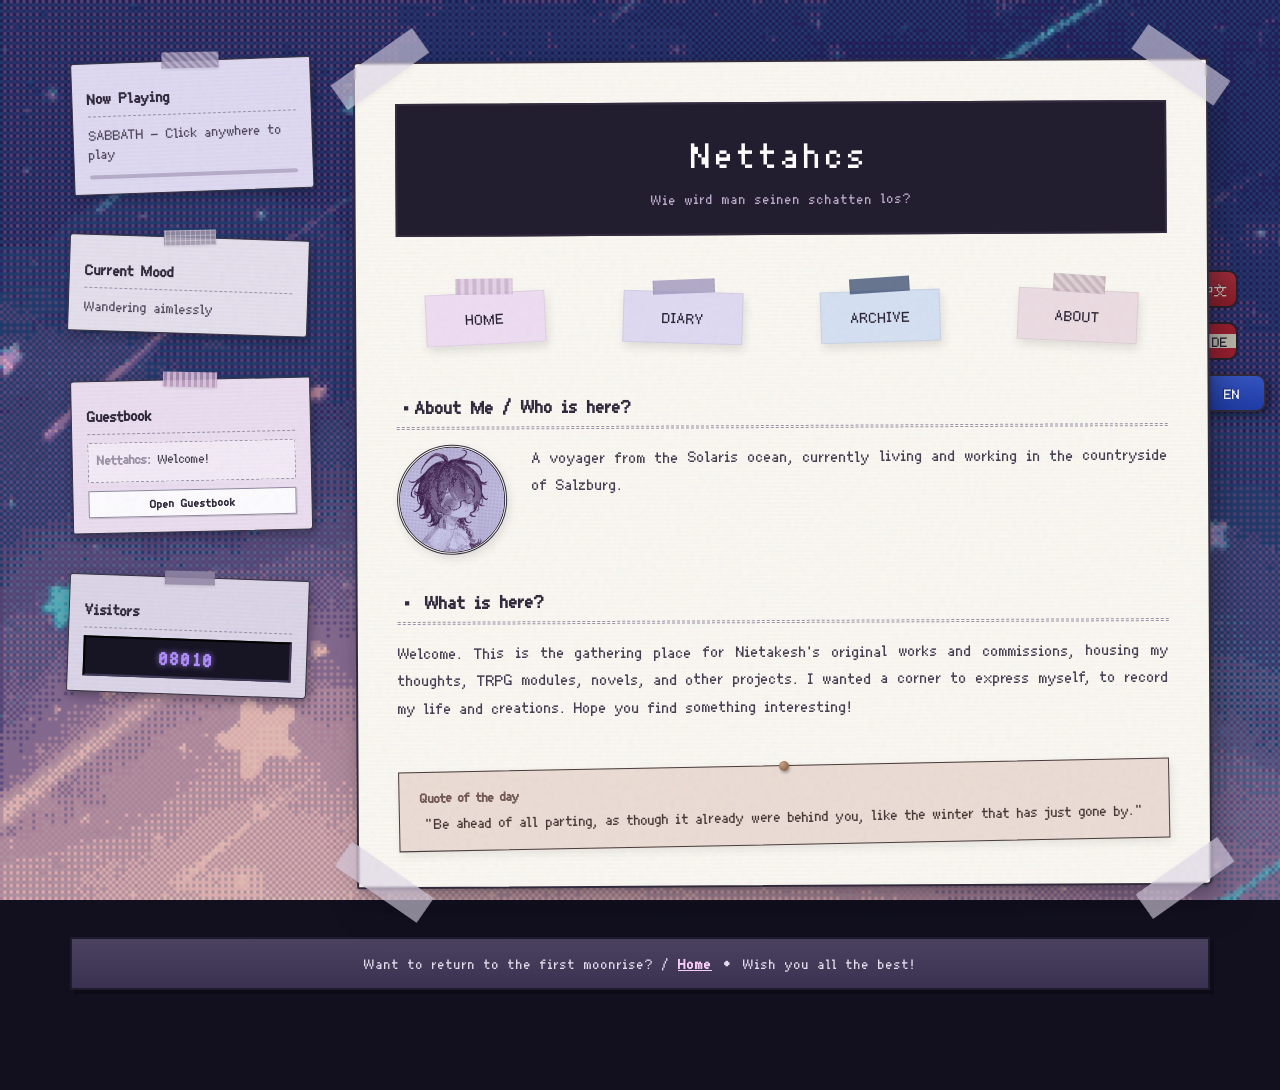
==== commit 9674b711: "基于giscus实现评论功能" ====
--- a/index.html
+++ b/index.html
@@ -59,19 +59,21 @@
                             <span class="en">Guestbook</span>
                         </div>
                         <hr class="pixel-line-sm">
-                        <div class="chatbox-preview">
-                            <div class="chat-msg"><strong>System:</strong> Welcome!</div>
+
+                        <div class="chatbox-preview" style="margin-bottom: 8px;">
                             <div class="chat-msg">
-                                <span class="zh">在这里留下你永久的足迹吧。</span>
-                                <span class="de">Hinterlasse hier deine Spuren.</span>
-                                <span class="en">Leave your permanent footprints here.</span>
+                                <strong style="color: #9c94a8;">Nettahcs:</strong>
+                                <span class="zh">欢迎光临!</span>
+                                <span class="de">Willkommen!</span>
+                                <span class="en">Welcome!</span>
                             </div>
                         </div>
-                        <a href="#guestbook-section" style="text-decoration: none; margin-top: 8px; display: block;">
-                            <button type="button" class="chat-input-text" style="width: 100%; text-align: center; cursor: pointer; background: #fcfbfe; border: 1px solid #9188a1; padding: 4px 0; font-family: inherit; font-size: 11px;">
-                                <span class="zh">👇 前往卡片底部签到</span>
-                                <span class="de">👇 Zum Gästebuch nach unten</span>
-                                <span class="en">👇 Go to bottom to sign</span>
+
+                        <a href="guestbook.html" style="text-decoration: none; display: block;">
+                            <button type="button" class="chat-input-text" style="width: 100%; text-align: center; cursor: pointer; background: #fcfbfe; border: 1px solid #9188a1; padding: 5px 0; font-family: inherit; font-size: 11px; font-weight: bold; color: #312b3d; box-shadow: 1px 1px 0px rgba(0,0,0,0.15);">
+                                <span class="zh"> 打开留言簿 </span>
+                                <span class="de"> Gästebuch öffnen </span>
+                                <span class="en"> Open Guestbook </span>
                             </button>
                         </a>
                     </div>
@@ -191,17 +193,6 @@
                         <span class="en">"Be ahead of all parting, as though it already were behind you, like the winter that has just gone by."</span>
                     </p>
                 </div>
-
-                <section class="content-section" id="guestbook-section" style="margin-top: 50px;">
-                    <h2 class="section-title">
-                        <span class="zh">·留下痕迹 / Guestbook</span>
-                        <span class="de">·Ins Gästebuch eintragen</span>
-                        <span class="en">·Sign My Guestbook</span>
-                    </h2>
-                    <hr class="pixel-line">
-
-                    <div class="giscus"></div>
-                </section>
 
             </main>
 
@@ -294,8 +285,6 @@
 
     <script src="lang-switch.js"></script>
 
-    <script src="lang-switch.js"></script>
-
     <script src="https://giscus.app/client.js"
             data-repo="LizBoom/archiveofother"
             data-repo-id="R_kgDOSgCjdg"
--- a/style.css
+++ b/style.css
@@ -920,21 +920,30 @@
     }
 }
 /* ==========================================
-   Giscus 评论区改为像素风
-   ========================================== */
-.giscus {
+   留言页像素css
+   ========================================== */
+
+/* 外框 */
+.retro-gb-box {
     width: 100%;
-    margin-top: 25px;
-    padding: 16px;
-    border: 1px dashed #9c94a8; 
-    background-color: rgba(235, 230, 220, 0.4); 
-}
-
-giscus-widget {
-    font-family: 'MyPixelFont', "Courier New", monospace !important;
-    --giscus-font-sans: 'MyPixelFont', monospace !important;
-}
-
-giscus-widget::part(footer) {
+    margin-top: 15px;
+    padding: 20px;
+    background-color: #231d30; 
+    border: 2px solid #312b3d;
+    box-shadow: inset 2px 2px 0px #000, 1px 1px 0px #9c94a8; 
+}
+
+    giscus-widget::part(btn-primary) {
+        border-radius: 0px !important;
+        border: 1px solid #312b3d !important;
+        background: #e0dbec !important;
+        color: #312b3d !important;
+        font-family: 'MyPixelFont', monospace !important;
+        box-shadow: 1px 1px 0px #000 !important;
+    }
+
+/* 3. 隐藏图标、表情、商业声明页脚 */
+    giscus-widget::part(comment-reactions),
+    giscus-widget::part(footer) {
         display: none !important;
-}+    }
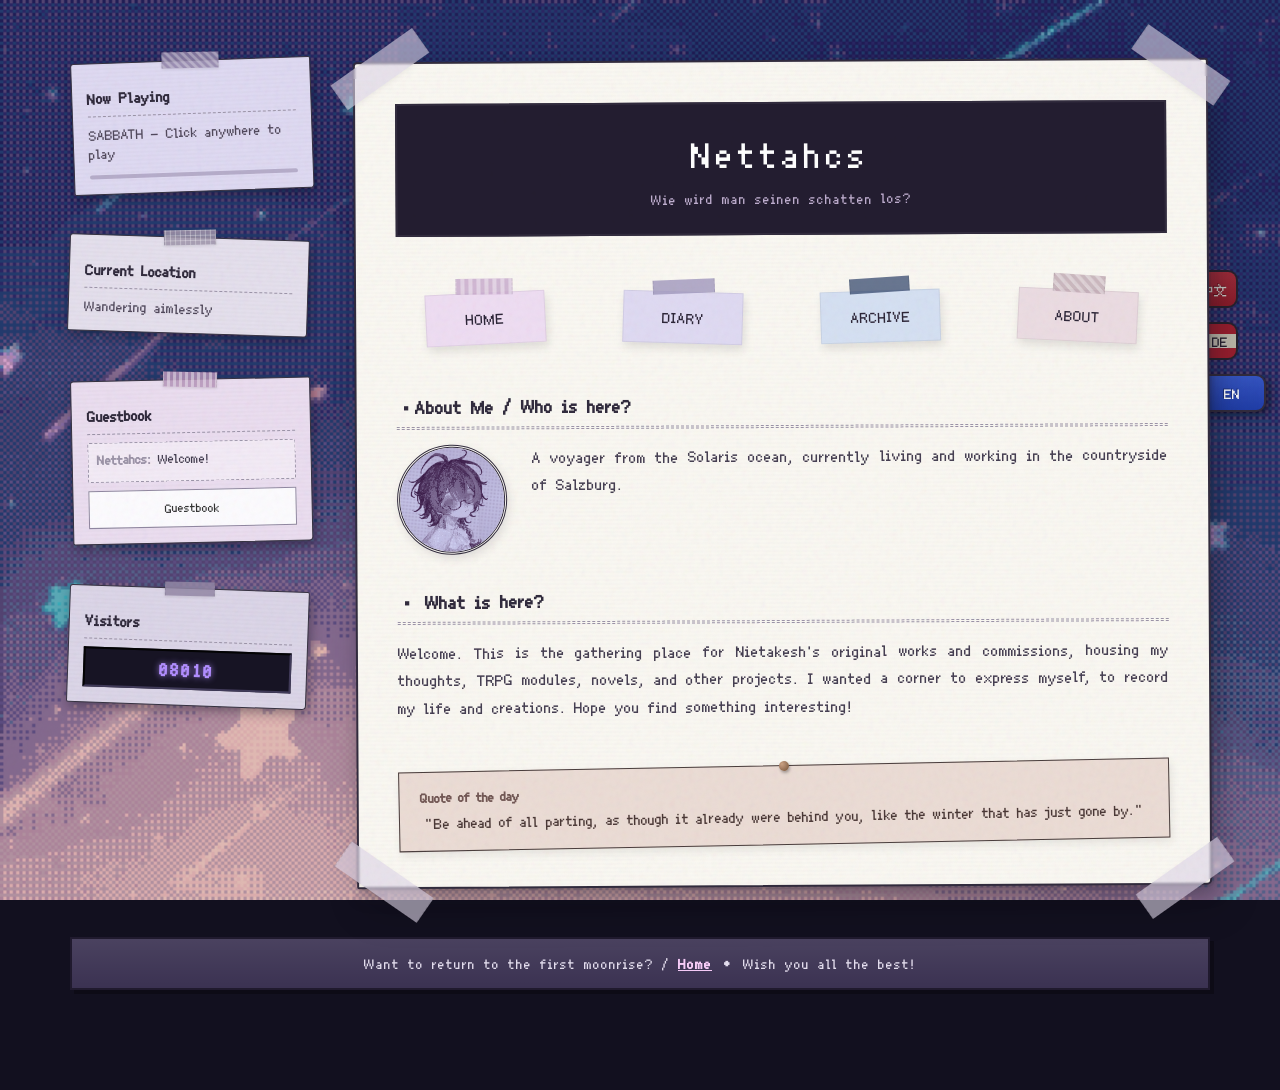
==== commit 5872ec6b: "Clean history: single initial commit" ====
--- a/index.html
+++ b/index.html
@@ -38,9 +38,9 @@
                 <div class="widget-wrapper widget-mood">
                     <div class="widget-content">
                         <div class="widget-header">
-                            <span class="zh">当前心情</span>
-                            <span class="de">Aktuelle Stimmung</span>
-                            <span class="en">Current Mood</span>
+                            <span class="zh">当前位置</span>
+                            <span class="de">Aktuelle Position</span>
+                            <span class="en">Current Location</span>
                         </div>
                         <hr class="pixel-line-sm">
                         <p class="widget-body">
@@ -69,12 +69,10 @@
                             </div>
                         </div>
 
-                        <a href="guestbook.html" style="text-decoration: none; display: block;">
-                            <button type="button" class="chat-input-text" style="width: 100%; text-align: center; cursor: pointer; background: #fcfbfe; border: 1px solid #9188a1; padding: 5px 0; font-family: inherit; font-size: 11px; font-weight: bold; color: #312b3d; box-shadow: 1px 1px 0px rgba(0,0,0,0.15);">
-                                <span class="zh"> 打开留言簿 </span>
-                                <span class="de"> Gästebuch öffnen </span>
-                                <span class="en"> Open Guestbook </span>
-                            </button>
+                        <a href="guestbook.html" class="chat-input-text" role="button" style="text-decoration: none; display: block; text-align: center; line-height: 28px;">
+                            <span class="zh"> 留言簿 </span>
+                            <span class="de"> Gästebuch </span>
+                            <span class="en"> Guestbook </span>                          
                         </a>
                     </div>
                 </div>
@@ -215,7 +213,7 @@
     </div>
 
     <script>
-        // 页面专属标题配置
+        // 页面标题
         window.pageTitles = {
             'zh': '涅塔克什 | 首页',
             'de': 'Nettahcs | Startseite',
@@ -237,7 +235,7 @@
                 }
             }, { once: true }); // 保证该解锁行为只在第一次点击触发
 
-            // 2. 实时刷新紫色进度条的宽度
+            // 2. 紫色进度条
             if (bgm) {
                 bgm.addEventListener('timeupdate', function () {
                     if (bgm.duration) {
@@ -247,11 +245,10 @@
                 });
             }
 
-            // 3. 手动点击音乐小挂件：支持暂停与恢复播放
-            // onclick="togglePlayMusic()" 需全局访问，因此挂载到 window 上
+            // 3. 音乐小挂件手动暂停与恢复播放
             window.togglePlayMusic = function () {
                 if (!bgm) return;
-                if (bgm.muted) bgm.muted = false; // 如果首次点击的是挂件本身，直接解锁静音
+                if (bgm.muted) bgm.muted = false;
 
                 if (!bgm.paused) {
                     bgm.pause();
@@ -268,16 +265,16 @@
                 if (!musicTitle) return;
                 if (isAudioPlaying) {
                     musicTitle.innerHTML = `
-                                <span class="zh">SABBATH - 正在播放</span>
-                                <span class="de">SABBATH - Wird gespielt</span>
-                                <span class="en">SABBATH - Now Playing</span>
-                            `;
+                                    <span class="zh">SABBATH - 正在播放</span>
+                                    <span class="de">SABBATH - Wird gespielt</span>
+                                    <span class="en">SABBATH - Now Playing</span>
+                                `;
                 } else {
                     musicTitle.innerHTML = `
-                                <span class="zh">音乐已暂停</span>
-                                <span class="de">Musik pausiert</span>
-                                <span class="en">Music Paused</span>
-                            `;
+                                    <span class="zh">音乐已暂停</span>
+                                    <span class="de">Musik pausiert</span>
+                                    <span class="en">Music Paused</span>
+                                `;
                 }
             }
         });
@@ -285,21 +282,5 @@
 
     <script src="lang-switch.js"></script>
 
-    <script src="https://giscus.app/client.js"
-            data-repo="LizBoom/archiveofother"
-            data-repo-id="R_kgDOSgCjdg"
-            data-category="General"
-            data-category-id="DIC_kwDOSgCjds4C9a9b"
-            data-mapping="pathname"
-            data-strict="0"
-            data-reactions-enabled="1"
-            data-emit-metadata="0"
-            data-input-position="top"
-            data-theme="catppuccin_latte"
-            data-lang="zh-CN"
-            data-loading="lazy"
-            crossorigin="anonymous"
-            async>
-    </script>
 </body>
 </html>
--- a/style.css
+++ b/style.css
@@ -918,32 +918,4 @@
         height: 85px;
         transform: rotate(0deg);
     }
-}
-/* ==========================================
-   留言页像素css
-   ========================================== */
-
-/* 外框 */
-.retro-gb-box {
-    width: 100%;
-    margin-top: 15px;
-    padding: 20px;
-    background-color: #231d30; 
-    border: 2px solid #312b3d;
-    box-shadow: inset 2px 2px 0px #000, 1px 1px 0px #9c94a8; 
-}
-
-    giscus-widget::part(btn-primary) {
-        border-radius: 0px !important;
-        border: 1px solid #312b3d !important;
-        background: #e0dbec !important;
-        color: #312b3d !important;
-        font-family: 'MyPixelFont', monospace !important;
-        box-shadow: 1px 1px 0px #000 !important;
-    }
-
-/* 3. 隐藏图标、表情、商业声明页脚 */
-    giscus-widget::part(comment-reactions),
-    giscus-widget::part(footer) {
-        display: none !important;
-    }+}
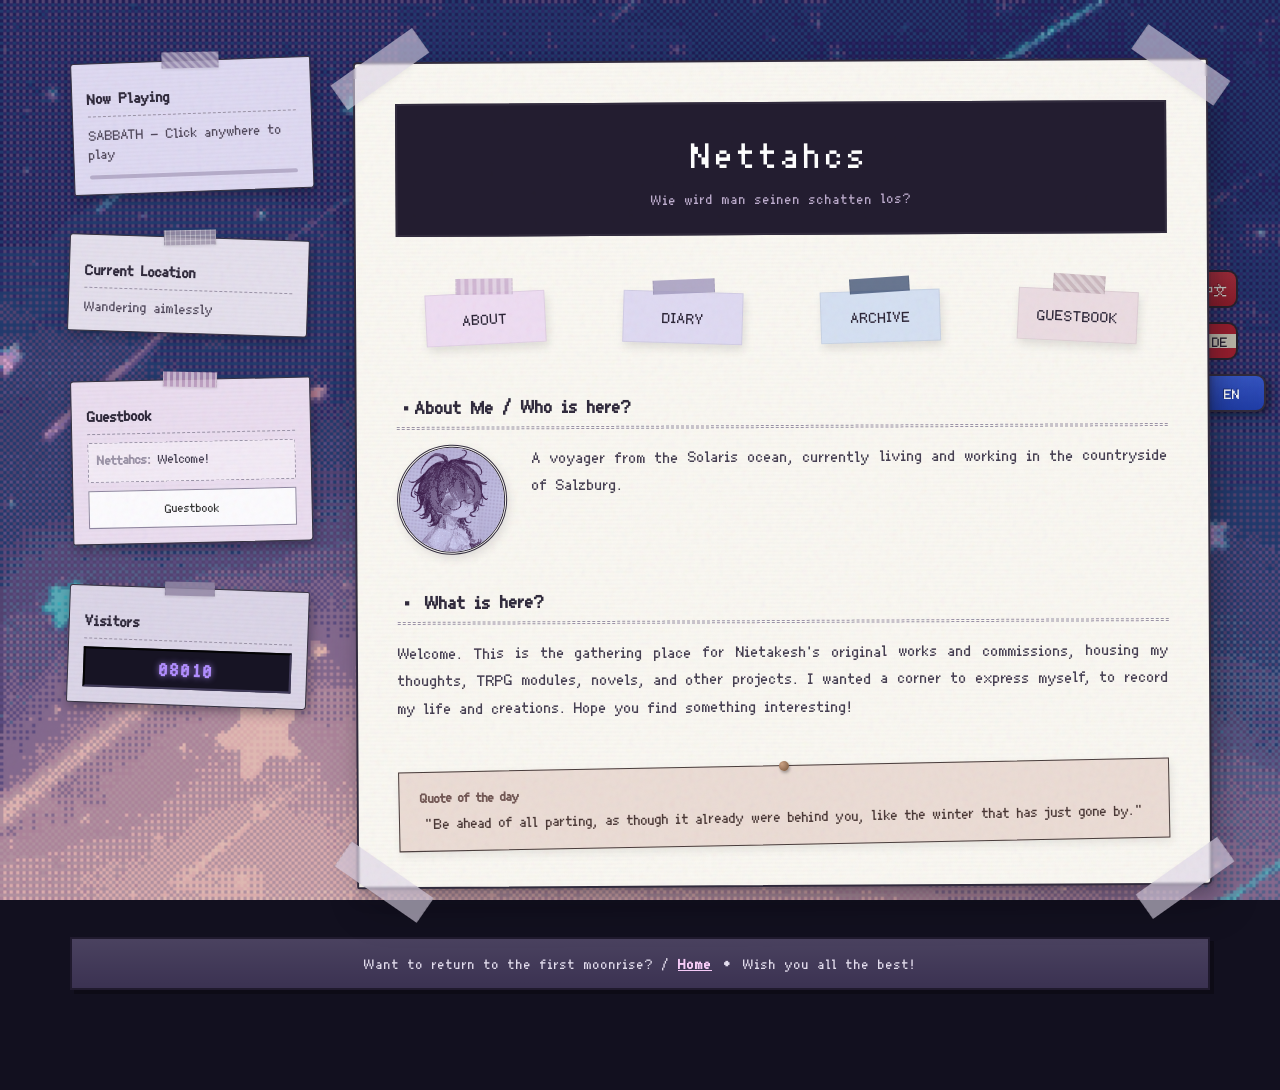
==== commit 5febd8cf: "更新随笔页" ====
--- a/index.html
+++ b/index.html
@@ -72,7 +72,7 @@
                         <a href="guestbook.html" class="chat-input-text" role="button" style="text-decoration: none; display: block; text-align: center; line-height: 28px;">
                             <span class="zh"> 留言簿 </span>
                             <span class="de"> Gästebuch </span>
-                            <span class="en"> Guestbook </span>                          
+                            <span class="en"> Guestbook </span>
                         </a>
                     </div>
                 </div>
@@ -112,16 +112,16 @@
                 <nav class="nav-bar-sticky">
                     <div class="sticky-note-wrapper note-purple-light">
                         <div class="note-content">
-                            <a href="#" class="sticky-note">
-                                <span class="zh">首页</span>
-                                <span class="de">STARTSEITE</span>
-                                <span class="en">HOME</span>
+                            <a href="about.html" class="sticky-note">
+                                <span class="zh">关于</span>
+                                <span class="de">ÜBER MICH</span>
+                                <span class="en">ABOUT</span>
                             </a>
                         </div>
                     </div>
                     <div class="sticky-note-wrapper note-purple-mid">
                         <div class="note-content">
-                            <a href="#" class="sticky-note">
+                            <a href="essays.html" class="sticky-note">
                                 <span class="zh">随笔</span>
                                 <span class="de">TAGEBUCH</span>
                                 <span class="en">DIARY</span>
@@ -139,10 +139,10 @@
                     </div>
                     <div class="sticky-note-wrapper note-purple-pink">
                         <div class="note-content">
-                            <a href="#" class="sticky-note">
-                                <span class="zh">关于</span>
-                                <span class="de">ÜBER MICH</span>
-                                <span class="en">ABOUT</span>
+                            <a href="guestbook.html" class="sticky-note">
+                                <span class="zh">留言簿</span>
+                                <span class="de">GÄSTEBUCH</span>
+                                <span class="en">GUESTBOOK</span>
                             </a>
                         </div>
                     </div>
@@ -173,8 +173,8 @@
                     </h2>
                     <hr class="pixel-line">
                     <p class="body-text">
-                        <span class="zh">欢迎光临，这是涅塔克什的原创作品、约稿的收集地，存放着我的一些随想、trpg模组、小说和一些其他的项目。我想要一个能够表达自己的角落，用来记录我的生活和创作。希望你们能找到些有趣的东西！</span>
-                        <span class="de">Willkommen. Dies ist die Sammelstelle für Nietakeshs Originalwerke und Auftragsarbeiten, in der meine Gedanken, TRPG-Module, Romane und andere Projekte untergebracht sind. Ich wollte eine Ecke, um mich auszudrücken, um mein Leben und meine Kreationen festzuhalten. Hoffentlich finden Sie etwas Interessantes!</span>
+                        <span class="zh">欢迎光临，这是涅塔克什的原创作品、约稿的收集地，存放着我的一些随想、trpg模组、小说和一些其他的项目。这里是我表达自己的角落，用来记录我的生活和创作。希望你们能找到些有趣的东西！</span>
+                        <span class="de">Willkommen. Dies ist die Sammelstelle für Nietakeshs Originalwerke und Auftragsarbeiten, in der meine Gedanken, TRPG-Module, Romane und andere Projekte untergebracht sind. Hoffentlich finden Sie etwas Interessantes!</span>
                         <span class="en">Welcome. This is the gathering place for Nietakesh's original works and commissions, housing my thoughts, TRPG modules, novels, and other projects. I wanted a corner to express myself, to record my life and creations. Hope you find something interesting!</span>
                     </p>
                 </section>
@@ -265,16 +265,16 @@
                 if (!musicTitle) return;
                 if (isAudioPlaying) {
                     musicTitle.innerHTML = `
-                                    <span class="zh">SABBATH - 正在播放</span>
-                                    <span class="de">SABBATH - Wird gespielt</span>
-                                    <span class="en">SABBATH - Now Playing</span>
-                                `;
+                                        <span class="zh">SABBATH - 正在播放</span>
+                                        <span class="de">SABBATH - Wird gespielt</span>
+                                        <span class="en">SABBATH - Now Playing</span>
+                                    `;
                 } else {
                     musicTitle.innerHTML = `
-                                    <span class="zh">音乐已暂停</span>
-                                    <span class="de">Musik pausiert</span>
-                                    <span class="en">Music Paused</span>
-                                `;
+                                        <span class="zh">音乐已暂停</span>
+                                        <span class="de">Musik pausiert</span>
+                                        <span class="en">Music Paused</span>
+                                    `;
                 }
             }
         });
--- a/style.css
+++ b/style.css
@@ -549,6 +549,68 @@
         box-shadow: 4px 8px 16px rgba(49, 43, 61, 0.18);
     }
 
+/* Polaroid 头像框 */
+.polaroid-frame {
+    display: inline-block;
+    background-color: #faf7f0;
+    padding: 10px 10px 28px 10px;
+    border: 1px solid #d8d2c4;
+    box-shadow: 3px 5px 14px rgba(49, 43, 61, 0.22), 1px 1px 0px rgba(255,255,255,0.8) inset;
+    transform: rotate(2deg);
+    transition: transform 0.3s cubic-bezier(0.25, 0.8, 0.25, 1), box-shadow 0.3s ease;
+    position: relative;
+    cursor: default;
+    image-rendering: auto;
+}
+
+    .polaroid-frame:hover {
+        transform: rotate(0deg) scale(1.04);
+        box-shadow: 6px 12px 28px rgba(49, 43, 61, 0.3);
+    }
+
+.polaroid-img {
+    display: block;
+    width: 130px;
+    height: 130px;
+    object-fit: cover;
+    image-rendering: auto;
+    filter: sepia(12%) contrast(1.05);
+}
+
+.polaroid-caption {
+    text-align: center;
+    margin-top: 6px;
+    font-size: 0.78rem;
+    color: #6b5f52;
+    letter-spacing: 1px;
+    font-style: italic;
+}
+
+/* 兴趣标签 */
+.interest-tags {
+    display: flex;
+    flex-wrap: wrap;
+    gap: 6px;
+    margin-top: 4px;
+}
+
+.interest-tag {
+    display: inline-block;
+    background-color: rgba(255,255,255,0.5);
+    border: 1px solid rgba(90, 80, 100, 0.25);
+    color: #4a4258;
+    font-size: 0.78rem;
+    padding: 3px 8px;
+    border-radius: 2px;
+    line-height: 1.5;
+    transition: background-color 0.15s ease, border-color 0.15s ease;
+}
+
+    .interest-tag:hover {
+        background-color: rgba(255,255,255,0.85);
+        border-color: rgba(90, 80, 100, 0.5);
+    }
+
 .intro-text, .body-text {
     font-size: 0.95rem;
     line-height: 1.8;
@@ -568,12 +630,15 @@
     background-color: #ebdcd5;
     border: 1px solid #4a3e3d;
     padding: 16px 20px;
+    position: relative;
+    overflow: visible;
     margin-top: 45px;
     transform: rotate(-0.8deg);
     position: relative;
     box-shadow: 2px 4px 10px rgba(0, 0, 0, 0.08);
 }
 
+    /* 默认 quote-paper（主页每日一句）：顶部居中大头钉 */
     .quote-paper::before {
         content: "";
         position: absolute;
@@ -586,6 +651,46 @@
         border-radius: 50%;
         box-shadow: 1px 2px 3px rgba(0,0,0,0.3);
         z-index: 2;
+    }
+
+    /* about 页卡片专用：左右小胶带，贴在上角不遮文字 */
+    .quote-paper.taped::before,
+    .quote-paper.taped::after {
+        content: "";
+        position: absolute;
+        top: -7px;
+        width: 52px;
+        height: 16px;
+        background-color: rgba(210, 202, 222, 0.7);
+        backdrop-filter: blur(1px);
+        border-left: 1px dashed rgba(0,0,0,0.08);
+        border-right: 1px dashed rgba(0,0,0,0.08);
+        box-shadow: 0 1px 4px rgba(0,0,0,0.08);
+        border-radius: 1px;
+        z-index: 2;
+    }
+
+    .quote-paper.taped::before {
+        left: 12px;
+        transform: rotate(-8deg);
+        background: none;
+        background-color: rgba(210, 202, 222, 0.68);
+        border-radius: 1px;
+        width: 52px;
+        height: 16px;
+    }
+
+    .quote-paper.taped::after {
+        right: 12px;
+        transform: rotate(8deg);
+        background-color: rgba(210, 202, 222, 0.68);
+    }
+
+    /* about 页卡片标题居中 */
+    .quote-paper.taped .quote-title {
+        text-align: center;
+        display: block;
+        margin-bottom: 8px;
     }
 
 .quote-title {
@@ -759,6 +864,151 @@
     z-index: 15;
 }
 
+/* 文章内容页 */
+.essay-body {
+    line-height: 2.1;
+    color: #463f52;
+    font-size: 0.95rem;
+}
+
+    .essay-body p {
+        margin-bottom: 1.4em;
+        text-align: justify;
+    }
+
+        .essay-body p + p {
+            text-indent: 2em;
+        }
+
+.essay-nav {
+    margin-top: 20px;
+    padding-top: 16px;
+    border-top: 1px dashed #9c94a8;
+}
+
+.essay-nav-btn {
+    display: inline-block;
+    font-size: 0.85rem;
+    color: #576d8c;
+    text-decoration: none;
+    border-bottom: 1px dashed #576d8c;
+    transition: color 0.15s ease;
+}
+
+    .essay-nav-btn:hover {
+        color: #312b3d;
+        border-bottom-color: #312b3d;
+    }
+
+/* ==========================================
+    随笔墙 / Essay Wall
+   ========================================== */
+
+.sticky-wall {
+    display: grid;
+    grid-template-columns: repeat(2, 1fr);
+    gap: 28px;
+    margin: 10px 0 40px 0;
+}
+
+/* 单张便利贴 */
+.essay-note {
+    position: relative;
+    display: flex;
+    flex-direction: column;
+    padding: 32px 18px 18px 18px;
+    border: 1px solid rgba(0,0,0,0.08);
+    box-shadow: 2px 5px 12px rgba(45, 43, 56, 0.1);
+    text-decoration: none;
+    color: #312b3d;
+    transform: rotate(-0.5deg);
+    transition: transform 0.25s cubic-bezier(0.25, 0.8, 0.25, 1), box-shadow 0.25s ease;
+    cursor: pointer;
+}
+
+    .essay-note:nth-child(even) {
+        transform: rotate(0.6deg);
+    }
+
+    .essay-note:hover {
+        transform: translateY(-6px) rotate(0deg) scale(1.02);
+        box-shadow: 4px 14px 28px rgba(45, 43, 56, 0.18);
+        z-index: 5;
+    }
+
+/* 颜色变体 — 与关于页卡片色调呼应 */
+.note-yellow {
+    background-color: #f2edda;
+}
+
+.note-blue {
+    background-color: #d5e0f2;
+}
+
+.note-pink {
+    background-color: #ebdce2;
+}
+
+.note-green {
+    background-color: #dce8df;
+}
+
+/* 便利贴顶部小胶带 */
+.note-tape {
+    position: absolute;
+    top: -8px;
+    left: 50%;
+    transform: translateX(-50%) rotate(-2deg);
+    width: 52px;
+    height: 16px;
+    background-color: rgba(210, 202, 222, 0.72);
+    background-image: linear-gradient(45deg, rgba(255,255,255,0.3) 25%, transparent 25%, transparent 50%, rgba(255,255,255,0.3) 50%, rgba(255,255,255,0.3) 75%, transparent 75%, transparent);
+    background-size: 8px 8px;
+    border-left: 1px dashed rgba(0,0,0,0.08);
+    border-right: 1px dashed rgba(0,0,0,0.08);
+    box-shadow: 0 1px 3px rgba(0,0,0,0.08);
+}
+
+.essay-note:nth-child(even) .note-tape {
+    transform: translateX(-50%) rotate(2deg);
+    background-color: rgba(200, 192, 215, 0.68);
+}
+
+/* 日期 */
+.note-header {
+    margin-bottom: 8px;
+}
+
+.note-date {
+    font-size: 0.72rem;
+    color: #7a6f88;
+    letter-spacing: 1px;
+}
+
+/* 标题 */
+.note-title {
+    font-size: 0.95rem;
+    font-weight: bold;
+    color: #2d2638;
+    margin-bottom: 10px;
+    line-height: 1.5;
+}
+
+/* 预览文字 */
+.note-preview {
+    font-size: 0.82rem;
+    color: #5a5066;
+    line-height: 1.7;
+    flex-grow: 1;
+}
+
+/* 响应式：小屏改单列 */
+@media screen and (max-width: 600px) {
+    .sticky-wall {
+        grid-template-columns: 1fr;
+    }
+}
+
 /* ==========================================
     11. 响应式方案
    ========================================== */
@@ -918,4 +1168,4 @@
         height: 85px;
         transform: rotate(0deg);
     }
-}+}
